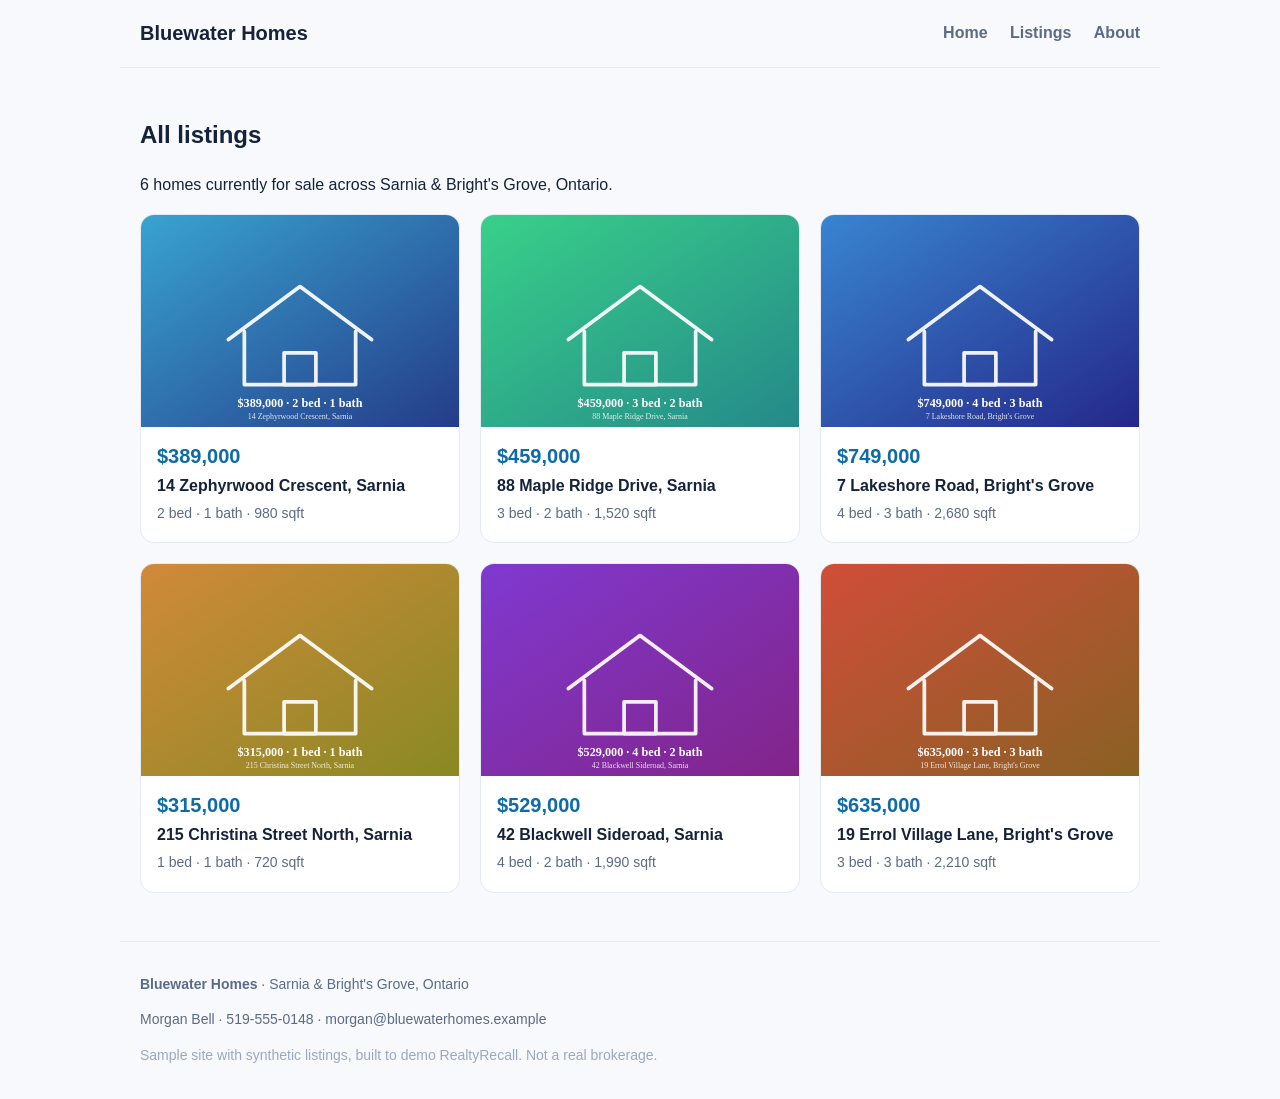
==== listings/index.html @ 41463ebd "Bluewater Homes: synthetic realtor site to demo RealtyRecall URL onboarding Static HTML with schema." ====
<!doctype html>
<html lang="en">
  <head>
    <meta charset="utf-8" />
    <meta name="viewport" content="width=device-width, initial-scale=1" />
    <title>All listings | Bluewater Homes</title>
    <meta name="description" content="Every current home for sale with Bluewater Homes across Sarnia &amp; Bright&#x27;s Grove, Ontario." />
    <link rel="canonical" href="https://bluewater-homes-demo.vercel.app/listings/" />
    <link rel="stylesheet" href="/assets/styles.css" />
    <meta property="og:site_name" content="Bluewater Homes" />
    <meta property="og:type" content="website" />
    <meta property="og:title" content="All listings | Bluewater Homes" />
    <meta property="og:description" content="Every current home for sale with Bluewater Homes across Sarnia &amp; Bright&#x27;s Grove, Ontario." />
    <meta property="og:url" content="https://bluewater-homes-demo.vercel.app/listings/" />
    <meta property="og:image" content="https://bluewater-homes-demo.vercel.app/assets/hero.svg" />
    <script type="application/ld+json">
[
  {
    "@context": "https://schema.org",
    "@type": "SingleFamilyResidence",
    "name": "14 Zephyrwood Crescent",
    "sku": "RR-101",
    "numberOfBedrooms": 2,
    "numberOfBathroomsTotal": 1,
    "floorSize": {
      "@type": "QuantitativeValue",
      "value": 980,
      "unitCode": "FTK"
    },
    "address": {
      "@type": "PostalAddress",
      "streetAddress": "14 Zephyrwood Crescent",
      "addressLocality": "Sarnia",
      "addressRegion": "ON",
      "postalCode": "N7T 4R2",
      "addressCountry": "CA"
    },
    "description": "Bright move-in-ready starter condo two blocks from the water, with an updated kitchen and in-suite laundry.",
    "image": "https://bluewater-homes-demo.vercel.app/assets/rr-101.svg",
    "url": "https://bluewater-homes-demo.vercel.app/listings/rr-101.html",
    "offers": {
      "@type": "Offer",
      "price": 389000,
      "priceCurrency": "CAD",
      "availability": "https://schema.org/InStock"
    }
  },
  {
    "@context": "https://schema.org",
    "@type": "SingleFamilyResidence",
    "name": "88 Maple Ridge Drive",
    "sku": "RR-102",
    "numberOfBedrooms": 3,
    "numberOfBathroomsTotal": 2,
    "floorSize": {
      "@type": "QuantitativeValue",
      "value": 1520,
      "unitCode": "FTK"
    },
    "address": {
      "@type": "PostalAddress",
      "streetAddress": "88 Maple Ridge Drive",
      "addressLocality": "Sarnia",
      "addressRegion": "ON",
      "postalCode": "N7S 2K1",
      "addressCountry": "CA"
    },
    "description": "Classic three-bed brick bungalow on a quiet family street, with a finished basement and a big fenced yard.",
    "image": "https://bluewater-homes-demo.vercel.app/assets/rr-102.svg",
    "url": "https://bluewater-homes-demo.vercel.app/listings/rr-102.html",
    "offers": {
      "@type": "Offer",
      "price": 459000,
      "priceCurrency": "CAD",
      "availability": "https://schema.org/InStock"
    }
  },
  {
    "@context": "https://schema.org",
    "@type": "SingleFamilyResidence",
    "name": "7 Lakeshore Road",
    "sku": "RR-103",
    "numberOfBedrooms": 4,
    "numberOfBathroomsTotal": 3,
    "floorSize": {
      "@type": "QuantitativeValue",
      "value": 2680,
      "unitCode": "FTK"
    },
    "address": {
      "@type": "PostalAddress",
      "streetAddress": "7 Lakeshore Road",
      "addressLocality": "Bright's Grove",
      "addressRegion": "ON",
      "postalCode": "N0N 1C0",
      "addressCountry": "CA"
    },
    "description": "Waterfront four-bed with lake views from the primary suite, a chef's kitchen, and a walkout deck.",
    "image": "https://bluewater-homes-demo.vercel.app/assets/rr-103.svg",
    "url": "https://bluewater-homes-demo.vercel.app/listings/rr-103.html",
    "offers": {
      "@type": "Offer",
      "price": 749000,
      "priceCurrency": "CAD",
      "availability": "https://schema.org/InStock"
    }
  },
  {
    "@context": "https://schema.org",
    "@type": "SingleFamilyResidence",
    "name": "215 Christina Street North",
    "sku": "RR-104",
    "numberOfBedrooms": 1,
    "numberOfBathroomsTotal": 1,
    "floorSize": {
      "@type": "QuantitativeValue",
      "value": 720,
      "unitCode": "FTK"
    },
    "address": {
      "@type": "PostalAddress",
      "streetAddress": "215 Christina Street North",
      "addressLocality": "Sarnia",
      "addressRegion": "ON",
      "postalCode": "N7T 5V2",
      "addressCountry": "CA"
    },
    "description": "Downtown loft in a restored heritage building, with exposed brick and a walk to cafes and the marina.",
    "image": "https://bluewater-homes-demo.vercel.app/assets/rr-104.svg",
    "url": "https://bluewater-homes-demo.vercel.app/listings/rr-104.html",
    "offers": {
      "@type": "Offer",
      "price": 315000,
      "priceCurrency": "CAD",
      "availability": "https://schema.org/InStock"
    }
  },
  {
    "@context": "https://schema.org",
    "@type": "SingleFamilyResidence",
    "name": "42 Blackwell Sideroad",
    "sku": "RR-105",
    "numberOfBedrooms": 4,
    "numberOfBathroomsTotal": 2,
    "floorSize": {
      "@type": "QuantitativeValue",
      "value": 1990,
      "unitCode": "FTK"
    },
    "address": {
      "@type": "PostalAddress",
      "streetAddress": "42 Blackwell Sideroad",
      "addressLocality": "Sarnia",
      "addressRegion": "ON",
      "postalCode": "N7V 3B4",
      "addressCountry": "CA"
    },
    "description": "Spacious four-bed on a deep lot with room for a shop; needs cosmetic updates but priced to move.",
    "image": "https://bluewater-homes-demo.vercel.app/assets/rr-105.svg",
    "url": "https://bluewater-homes-demo.vercel.app/listings/rr-105.html",
    "offers": {
      "@type": "Offer",
      "price": 529000,
      "priceCurrency": "CAD",
      "availability": "https://schema.org/InStock"
    }
  },
  {
    "@context": "https://schema.org",
    "@type": "SingleFamilyResidence",
    "name": "19 Errol Village Lane",
    "sku": "RR-106",
    "numberOfBedrooms": 3,
    "numberOfBathroomsTotal": 3,
    "floorSize": {
      "@type": "QuantitativeValue",
      "value": 2210,
      "unitCode": "FTK"
    },
    "address": {
      "@type": "PostalAddress",
      "streetAddress": "19 Errol Village Lane",
      "addressLocality": "Bright's Grove",
      "addressRegion": "ON",
      "postalCode": "N0N 1C0",
      "addressCountry": "CA"
    },
    "description": "Newer three-bed in a family neighbourhood near the golf course, with an open main floor and a double garage.",
    "image": "https://bluewater-homes-demo.vercel.app/assets/rr-106.svg",
    "url": "https://bluewater-homes-demo.vercel.app/listings/rr-106.html",
    "offers": {
      "@type": "Offer",
      "price": 635000,
      "priceCurrency": "CAD",
      "availability": "https://schema.org/InStock"
    }
  }
]
    </script>
  </head>
  <body>
    <header class="site">
      <a class="brand" href="/">Bluewater Homes</a>
      <nav>
        <a href="/">Home</a>
        <a href="/listings/">Listings</a>
        <a href="/about.html">About</a>
      </nav>
    </header>
    <main>
      <section>
        <h1>All listings</h1>
        <p>6 homes currently for sale across Sarnia &amp; Bright&#x27;s Grove, Ontario.</p>
        <div class="grid">
      <a class="card" href="/listings/rr-101.html">
        <img class="card-img" src="/assets/rr-101.svg" alt="14 Zephyrwood Crescent" />
        <div class="card-body">
          <div class="card-price">$389,000</div>
          <div class="card-street">14 Zephyrwood Crescent, Sarnia</div>
          <div class="card-specs">2 bed &middot; 1 bath &middot; 980 sqft</div>
        </div>
      </a>
      <a class="card" href="/listings/rr-102.html">
        <img class="card-img" src="/assets/rr-102.svg" alt="88 Maple Ridge Drive" />
        <div class="card-body">
          <div class="card-price">$459,000</div>
          <div class="card-street">88 Maple Ridge Drive, Sarnia</div>
          <div class="card-specs">3 bed &middot; 2 bath &middot; 1,520 sqft</div>
        </div>
      </a>
      <a class="card" href="/listings/rr-103.html">
        <img class="card-img" src="/assets/rr-103.svg" alt="7 Lakeshore Road" />
        <div class="card-body">
          <div class="card-price">$749,000</div>
          <div class="card-street">7 Lakeshore Road, Bright&#x27;s Grove</div>
          <div class="card-specs">4 bed &middot; 3 bath &middot; 2,680 sqft</div>
        </div>
      </a>
      <a class="card" href="/listings/rr-104.html">
        <img class="card-img" src="/assets/rr-104.svg" alt="215 Christina Street North" />
        <div class="card-body">
          <div class="card-price">$315,000</div>
          <div class="card-street">215 Christina Street North, Sarnia</div>
          <div class="card-specs">1 bed &middot; 1 bath &middot; 720 sqft</div>
        </div>
      </a>
      <a class="card" href="/listings/rr-105.html">
        <img class="card-img" src="/assets/rr-105.svg" alt="42 Blackwell Sideroad" />
        <div class="card-body">
          <div class="card-price">$529,000</div>
          <div class="card-street">42 Blackwell Sideroad, Sarnia</div>
          <div class="card-specs">4 bed &middot; 2 bath &middot; 1,990 sqft</div>
        </div>
      </a>
      <a class="card" href="/listings/rr-106.html">
        <img class="card-img" src="/assets/rr-106.svg" alt="19 Errol Village Lane" />
        <div class="card-body">
          <div class="card-price">$635,000</div>
          <div class="card-street">19 Errol Village Lane, Bright&#x27;s Grove</div>
          <div class="card-specs">3 bed &middot; 3 bath &middot; 2,210 sqft</div>
        </div>
      </a>
        </div>
      </section>
    </main>
    <footer class="site">
      <p><strong>Bluewater Homes</strong> &middot; Sarnia &amp; Bright&#x27;s Grove, Ontario</p>
      <p>Morgan Bell &middot; 519-555-0148 &middot; morgan@bluewaterhomes.example</p>
      <p class="fineprint">Sample site with synthetic listings, built to demo RealtyRecall. Not a real brokerage.</p>
    </footer>
  </body>
</html>
---- assets/styles.css ----
:root {
  --ink: #16223a; --muted: #5b6b86; --line: #e4e9f2; --brand: #0e6ba8; --bg: #f7f9fc;
}
* { box-sizing: border-box; }
body { margin: 0; font-family: -apple-system, Segoe UI, Roboto, Helvetica, Arial, sans-serif; color: var(--ink); background: var(--bg); line-height: 1.55; }
a { color: var(--brand); text-decoration: none; }
a:hover { text-decoration: underline; }
main { max-width: 1040px; margin: 0 auto; padding: 28px 20px 8px; }
header.site, footer.site { max-width: 1040px; margin: 0 auto; padding: 18px 20px; }
header.site { display: flex; align-items: center; justify-content: space-between; border-bottom: 1px solid var(--line); }
.brand { font-weight: 800; font-size: 20px; color: var(--ink); }
header nav a { margin-left: 18px; color: var(--muted); font-weight: 600; }
.hero h1 { font-size: 40px; margin: 8px 0 6px; }
.lede { font-size: 20px; color: var(--muted); margin: 0 0 10px; }
h2 { font-size: 24px; margin-top: 34px; }
.grid { display: grid; grid-template-columns: repeat(auto-fill, minmax(280px, 1fr)); gap: 20px; margin-top: 14px; }
.card { display: block; background: #fff; border: 1px solid var(--line); border-radius: 14px; overflow: hidden; color: inherit; transition: box-shadow .15s, transform .15s; }
.card:hover { text-decoration: none; box-shadow: 0 10px 28px rgba(20,40,80,.10); transform: translateY(-2px); }
.card-img, .detail-img { width: 100%; display: block; aspect-ratio: 3 / 2; object-fit: cover; }
.card-body { padding: 14px 16px 18px; }
.card-price { font-weight: 800; font-size: 20px; color: var(--brand); }
.card-street { margin-top: 2px; font-weight: 600; }
.card-specs { color: var(--muted); font-size: 14px; margin-top: 4px; }
.more { font-weight: 700; }
.detail { background: #fff; border: 1px solid var(--line); border-radius: 16px; padding: 20px; }
.detail-img { border-radius: 12px; margin-bottom: 16px; }
.detail h1 { margin: 6px 0 2px; }
.detail-area { color: var(--muted); margin: 0 0 8px; }
.detail-price { font-size: 30px; font-weight: 800; color: var(--brand); margin: 0 0 14px; }
.specs { list-style: none; padding: 0; margin: 0 0 16px; display: flex; flex-wrap: wrap; gap: 10px 22px; }
.specs li { color: var(--muted); }
.specs strong { color: var(--ink); }
.back, .detail-desc { display: block; }
.back { margin-bottom: 14px; font-weight: 600; }
.prose { max-width: 680px; }
.prose h1 { font-size: 32px; }
footer.site { border-top: 1px solid var(--line); margin-top: 40px; color: var(--muted); font-size: 14px; }
.fineprint { color: #9aa8bf; }
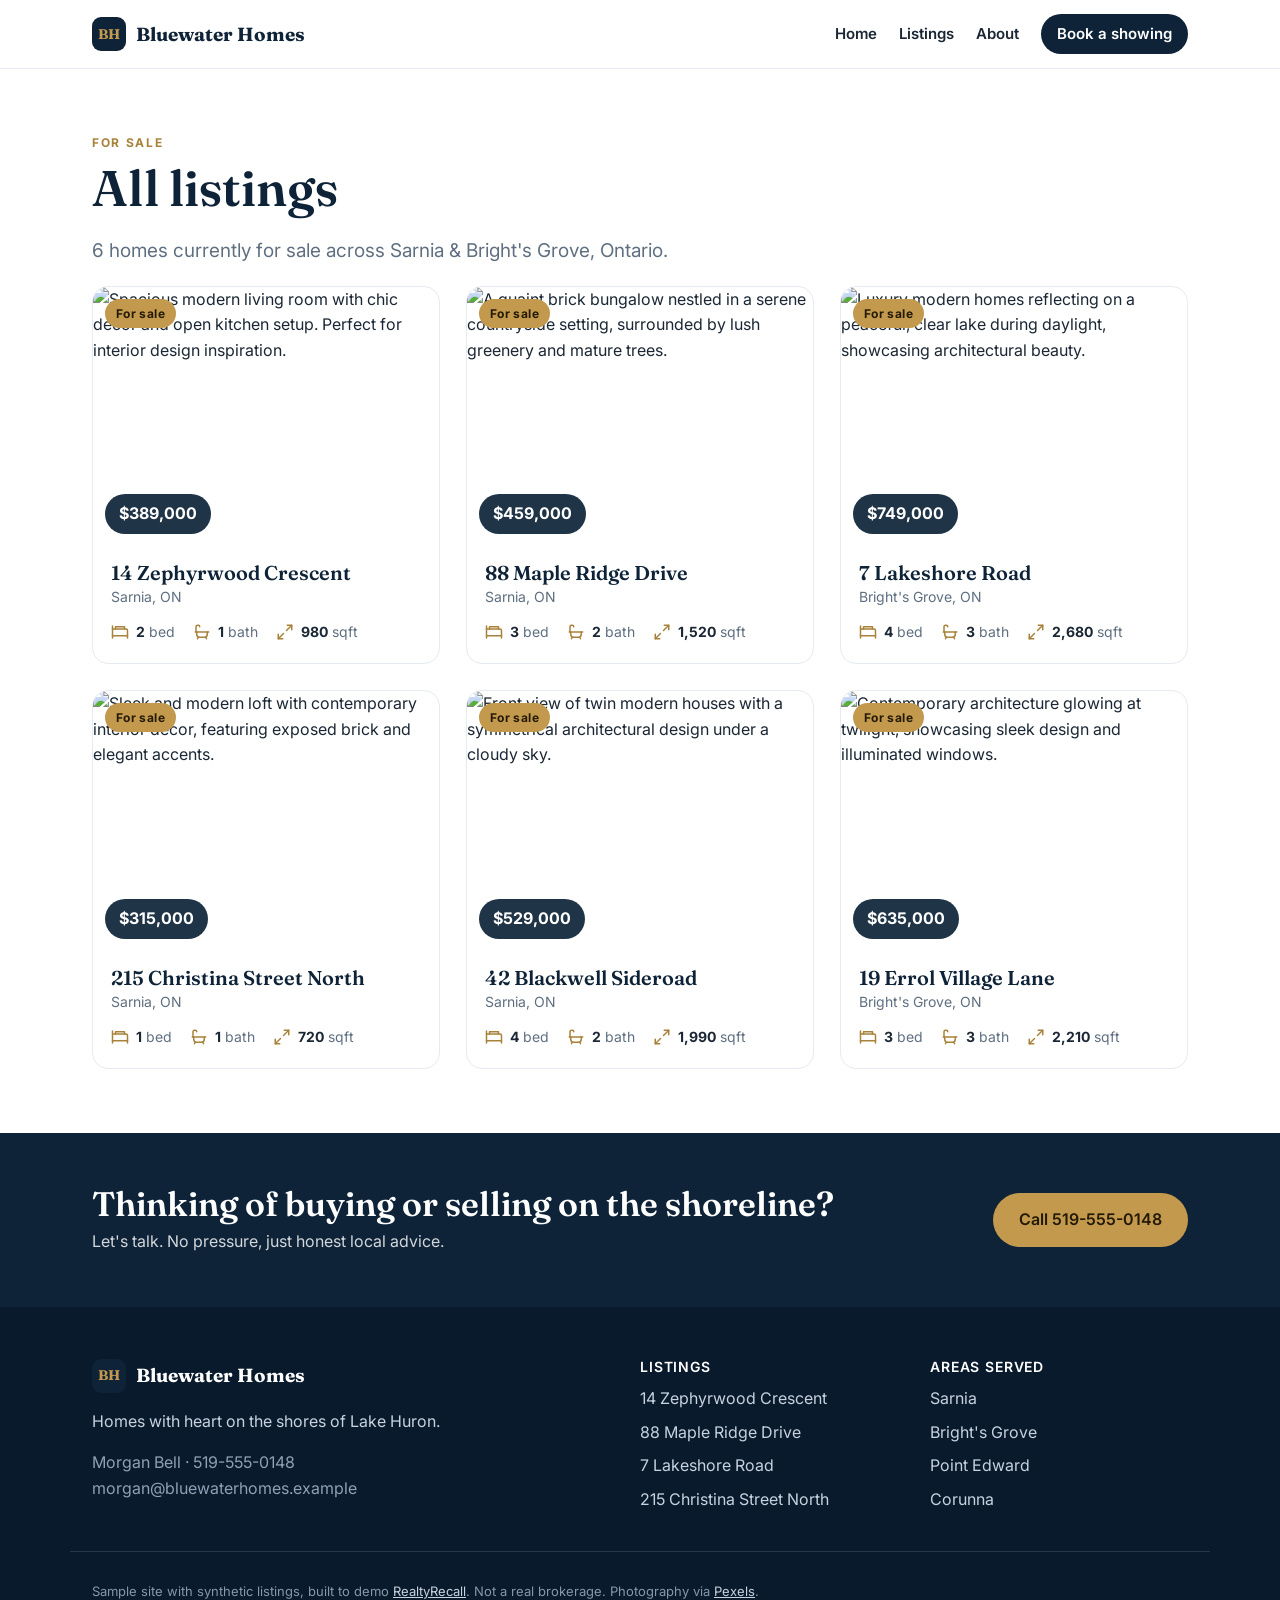
==== commit 077f3b22: "Professional redesign with Pexels photography Full realtor-site layout (hero, featured grid, agent s" ====
--- a/listings/index.html
+++ b/listings/index.html
@@ -6,13 +6,14 @@
     <title>All listings | Bluewater Homes</title>
     <meta name="description" content="Every current home for sale with Bluewater Homes across Sarnia &amp; Bright&#x27;s Grove, Ontario." />
     <link rel="canonical" href="https://bluewater-homes-demo.vercel.app/listings/" />
+    <link rel="preconnect" href="https://fonts.googleapis.com" /><link rel="preconnect" href="https://fonts.gstatic.com" crossorigin /><link href="https://fonts.googleapis.com/css2?family=Fraunces:opsz,wght@9..144,500;9..144,600;9..144,700&family=Inter:wght@400;500;600;700&display=swap" rel="stylesheet" />
     <link rel="stylesheet" href="/assets/styles.css" />
     <meta property="og:site_name" content="Bluewater Homes" />
     <meta property="og:type" content="website" />
     <meta property="og:title" content="All listings | Bluewater Homes" />
     <meta property="og:description" content="Every current home for sale with Bluewater Homes across Sarnia &amp; Bright&#x27;s Grove, Ontario." />
     <meta property="og:url" content="https://bluewater-homes-demo.vercel.app/listings/" />
-    <meta property="og:image" content="https://bluewater-homes-demo.vercel.app/assets/hero.svg" />
+    <meta property="og:image" content="https://images.pexels.com/photos/15375833/pexels-photo-15375833.jpeg?auto=compress&amp;cs=tinysrgb&amp;h=650&amp;w=940" />
     <script type="application/ld+json">
 [
   {
@@ -35,8 +36,8 @@
       "postalCode": "N7T 4R2",
       "addressCountry": "CA"
     },
-    "description": "Bright move-in-ready starter condo two blocks from the water, with an updated kitchen and in-suite laundry.",
-    "image": "https://bluewater-homes-demo.vercel.app/assets/rr-101.svg",
+    "description": "Bright, move-in-ready starter condo two blocks from the water, with an updated kitchen and in-suite laundry.",
+    "image": "https://images.pexels.com/photos/6538930/pexels-photo-6538930.jpeg?auto=compress&cs=tinysrgb&dpr=2&h=650&w=940",
     "url": "https://bluewater-homes-demo.vercel.app/listings/rr-101.html",
     "offers": {
       "@type": "Offer",
@@ -66,7 +67,7 @@
       "addressCountry": "CA"
     },
     "description": "Classic three-bed brick bungalow on a quiet family street, with a finished basement and a big fenced yard.",
-    "image": "https://bluewater-homes-demo.vercel.app/assets/rr-102.svg",
+    "image": "https://images.pexels.com/photos/20581396/pexels-photo-20581396.jpeg?auto=compress&cs=tinysrgb&dpr=2&h=650&w=940",
     "url": "https://bluewater-homes-demo.vercel.app/listings/rr-102.html",
     "offers": {
       "@type": "Offer",
@@ -96,7 +97,7 @@
       "addressCountry": "CA"
     },
     "description": "Waterfront four-bed with lake views from the primary suite, a chef's kitchen, and a walkout deck.",
-    "image": "https://bluewater-homes-demo.vercel.app/assets/rr-103.svg",
+    "image": "https://images.pexels.com/photos/1438832/pexels-photo-1438832.jpeg?auto=compress&cs=tinysrgb&dpr=2&h=650&w=940",
     "url": "https://bluewater-homes-demo.vercel.app/listings/rr-103.html",
     "offers": {
       "@type": "Offer",
@@ -126,7 +127,7 @@
       "addressCountry": "CA"
     },
     "description": "Downtown loft in a restored heritage building, with exposed brick and a walk to cafes and the marina.",
-    "image": "https://bluewater-homes-demo.vercel.app/assets/rr-104.svg",
+    "image": "https://images.pexels.com/photos/4703/inside-apartment-design-home.jpg?auto=compress&cs=tinysrgb&dpr=2&h=650&w=940",
     "url": "https://bluewater-homes-demo.vercel.app/listings/rr-104.html",
     "offers": {
       "@type": "Offer",
@@ -156,7 +157,7 @@
       "addressCountry": "CA"
     },
     "description": "Spacious four-bed on a deep lot with room for a shop; needs cosmetic updates but priced to move.",
-    "image": "https://bluewater-homes-demo.vercel.app/assets/rr-105.svg",
+    "image": "https://images.pexels.com/photos/30580640/pexels-photo-30580640.jpeg?auto=compress&cs=tinysrgb&dpr=2&h=650&w=940",
     "url": "https://bluewater-homes-demo.vercel.app/listings/rr-105.html",
     "offers": {
       "@type": "Offer",
@@ -186,7 +187,7 @@
       "addressCountry": "CA"
     },
     "description": "Newer three-bed in a family neighbourhood near the golf course, with an open main floor and a double garage.",
-    "image": "https://bluewater-homes-demo.vercel.app/assets/rr-106.svg",
+    "image": "https://images.pexels.com/photos/16808496/pexels-photo-16808496.png?auto=compress&cs=tinysrgb&dpr=2&h=650&w=940",
     "url": "https://bluewater-homes-demo.vercel.app/listings/rr-106.html",
     "offers": {
       "@type": "Offer",
@@ -199,74 +200,126 @@
     </script>
   </head>
   <body>
-    <header class="site">
-      <a class="brand" href="/">Bluewater Homes</a>
-      <nav>
-        <a href="/">Home</a>
-        <a href="/listings/">Listings</a>
-        <a href="/about.html">About</a>
-      </nav>
+    <header class="nav">
+      <div class="nav-in">
+        <a class="brand" href="/"><span class="brand-mark">BH</span> Bluewater Homes</a>
+        <nav class="nav-links">
+          <a href="/">Home</a>
+          <a href="/listings/">Listings</a>
+          <a href="/about.html">About</a>
+          <a class="btn btn-sm" href="/about.html#contact">Book a showing</a>
+        </nav>
+      </div>
     </header>
-    <main>
-      <section>
+    <main class="wrap">
+      <section class="section">
+        <p class="eyebrow">For sale</p>
         <h1>All listings</h1>
-        <p>6 homes currently for sale across Sarnia &amp; Bright&#x27;s Grove, Ontario.</p>
+        <p class="lede">6 homes currently for sale across Sarnia &amp; Bright&#x27;s Grove, Ontario.</p>
         <div class="grid">
-      <a class="card" href="/listings/rr-101.html">
-        <img class="card-img" src="/assets/rr-101.svg" alt="14 Zephyrwood Crescent" />
-        <div class="card-body">
-          <div class="card-price">$389,000</div>
-          <div class="card-street">14 Zephyrwood Crescent, Sarnia</div>
-          <div class="card-specs">2 bed &middot; 1 bath &middot; 980 sqft</div>
-        </div>
-      </a>
-      <a class="card" href="/listings/rr-102.html">
-        <img class="card-img" src="/assets/rr-102.svg" alt="88 Maple Ridge Drive" />
-        <div class="card-body">
-          <div class="card-price">$459,000</div>
-          <div class="card-street">88 Maple Ridge Drive, Sarnia</div>
-          <div class="card-specs">3 bed &middot; 2 bath &middot; 1,520 sqft</div>
-        </div>
-      </a>
-      <a class="card" href="/listings/rr-103.html">
-        <img class="card-img" src="/assets/rr-103.svg" alt="7 Lakeshore Road" />
-        <div class="card-body">
-          <div class="card-price">$749,000</div>
-          <div class="card-street">7 Lakeshore Road, Bright&#x27;s Grove</div>
-          <div class="card-specs">4 bed &middot; 3 bath &middot; 2,680 sqft</div>
-        </div>
-      </a>
-      <a class="card" href="/listings/rr-104.html">
-        <img class="card-img" src="/assets/rr-104.svg" alt="215 Christina Street North" />
-        <div class="card-body">
-          <div class="card-price">$315,000</div>
-          <div class="card-street">215 Christina Street North, Sarnia</div>
-          <div class="card-specs">1 bed &middot; 1 bath &middot; 720 sqft</div>
-        </div>
-      </a>
-      <a class="card" href="/listings/rr-105.html">
-        <img class="card-img" src="/assets/rr-105.svg" alt="42 Blackwell Sideroad" />
-        <div class="card-body">
-          <div class="card-price">$529,000</div>
-          <div class="card-street">42 Blackwell Sideroad, Sarnia</div>
-          <div class="card-specs">4 bed &middot; 2 bath &middot; 1,990 sqft</div>
-        </div>
-      </a>
-      <a class="card" href="/listings/rr-106.html">
-        <img class="card-img" src="/assets/rr-106.svg" alt="19 Errol Village Lane" />
-        <div class="card-body">
-          <div class="card-price">$635,000</div>
-          <div class="card-street">19 Errol Village Lane, Bright&#x27;s Grove</div>
-          <div class="card-specs">3 bed &middot; 3 bath &middot; 2,210 sqft</div>
-        </div>
-      </a>
+        <a class="card" href="/listings/rr-101.html">
+          <div class="card-media">
+            <img loading="lazy" src="https://images.pexels.com/photos/6538930/pexels-photo-6538930.jpeg?auto=compress&amp;cs=tinysrgb&amp;h=650&amp;w=940" alt="Spacious modern living room with chic decor and open kitchen setup. Perfect for interior design inspiration." />
+            <span class="tag">For sale</span>
+            <span class="price-pill">$389,000</span>
+          </div>
+          <div class="card-body">
+            <h3 class="card-street">14 Zephyrwood Crescent</h3>
+            <p class="card-area">Sarnia, ON</p>
+            <ul class="specs mini"><li><svg class="ic" viewBox="0 0 24 24" fill="none" stroke="currentColor" stroke-width="2" stroke-linecap="round" stroke-linejoin="round"><path d="M2 4v16"/><path d="M2 8h18a2 2 0 0 1 2 2v10"/><path d="M2 17h20"/><path d="M6 8V5h12v3"/></svg><span><strong>2</strong> bed</span></li><li><svg class="ic" viewBox="0 0 24 24" fill="none" stroke="currentColor" stroke-width="2" stroke-linecap="round" stroke-linejoin="round"><path d="M4 12V5a2 2 0 0 1 2-2h1a2 2 0 0 1 2 2"/><line x1="3" y1="12" x2="21" y2="12"/><path d="M5 12v3a4 4 0 0 0 4 4h6a4 4 0 0 0 4-4v-3"/><line x1="7" y1="19" x2="6" y2="21"/><line x1="17" y1="19" x2="18" y2="21"/></svg><span><strong>1</strong> bath</span></li><li><svg class="ic" viewBox="0 0 24 24" fill="none" stroke="currentColor" stroke-width="2" stroke-linecap="round" stroke-linejoin="round"><path d="M15 3h6v6"/><path d="M9 21H3v-6"/><path d="M21 3l-7 7"/><path d="M3 21l7-7"/></svg><span><strong>980</strong> sqft</span></li></ul>
+          </div>
+        </a>
+        <a class="card" href="/listings/rr-102.html">
+          <div class="card-media">
+            <img loading="lazy" src="https://images.pexels.com/photos/20581396/pexels-photo-20581396.jpeg?auto=compress&amp;cs=tinysrgb&amp;h=650&amp;w=940" alt="A quaint brick bungalow nestled in a serene countryside setting, surrounded by lush greenery and mature trees." />
+            <span class="tag">For sale</span>
+            <span class="price-pill">$459,000</span>
+          </div>
+          <div class="card-body">
+            <h3 class="card-street">88 Maple Ridge Drive</h3>
+            <p class="card-area">Sarnia, ON</p>
+            <ul class="specs mini"><li><svg class="ic" viewBox="0 0 24 24" fill="none" stroke="currentColor" stroke-width="2" stroke-linecap="round" stroke-linejoin="round"><path d="M2 4v16"/><path d="M2 8h18a2 2 0 0 1 2 2v10"/><path d="M2 17h20"/><path d="M6 8V5h12v3"/></svg><span><strong>3</strong> bed</span></li><li><svg class="ic" viewBox="0 0 24 24" fill="none" stroke="currentColor" stroke-width="2" stroke-linecap="round" stroke-linejoin="round"><path d="M4 12V5a2 2 0 0 1 2-2h1a2 2 0 0 1 2 2"/><line x1="3" y1="12" x2="21" y2="12"/><path d="M5 12v3a4 4 0 0 0 4 4h6a4 4 0 0 0 4-4v-3"/><line x1="7" y1="19" x2="6" y2="21"/><line x1="17" y1="19" x2="18" y2="21"/></svg><span><strong>2</strong> bath</span></li><li><svg class="ic" viewBox="0 0 24 24" fill="none" stroke="currentColor" stroke-width="2" stroke-linecap="round" stroke-linejoin="round"><path d="M15 3h6v6"/><path d="M9 21H3v-6"/><path d="M21 3l-7 7"/><path d="M3 21l7-7"/></svg><span><strong>1,520</strong> sqft</span></li></ul>
+          </div>
+        </a>
+        <a class="card" href="/listings/rr-103.html">
+          <div class="card-media">
+            <img loading="lazy" src="https://images.pexels.com/photos/1438832/pexels-photo-1438832.jpeg?auto=compress&amp;cs=tinysrgb&amp;h=650&amp;w=940" alt="Luxury modern homes reflecting on a peaceful, clear lake during daylight, showcasing architectural beauty." />
+            <span class="tag">For sale</span>
+            <span class="price-pill">$749,000</span>
+          </div>
+          <div class="card-body">
+            <h3 class="card-street">7 Lakeshore Road</h3>
+            <p class="card-area">Bright&#x27;s Grove, ON</p>
+            <ul class="specs mini"><li><svg class="ic" viewBox="0 0 24 24" fill="none" stroke="currentColor" stroke-width="2" stroke-linecap="round" stroke-linejoin="round"><path d="M2 4v16"/><path d="M2 8h18a2 2 0 0 1 2 2v10"/><path d="M2 17h20"/><path d="M6 8V5h12v3"/></svg><span><strong>4</strong> bed</span></li><li><svg class="ic" viewBox="0 0 24 24" fill="none" stroke="currentColor" stroke-width="2" stroke-linecap="round" stroke-linejoin="round"><path d="M4 12V5a2 2 0 0 1 2-2h1a2 2 0 0 1 2 2"/><line x1="3" y1="12" x2="21" y2="12"/><path d="M5 12v3a4 4 0 0 0 4 4h6a4 4 0 0 0 4-4v-3"/><line x1="7" y1="19" x2="6" y2="21"/><line x1="17" y1="19" x2="18" y2="21"/></svg><span><strong>3</strong> bath</span></li><li><svg class="ic" viewBox="0 0 24 24" fill="none" stroke="currentColor" stroke-width="2" stroke-linecap="round" stroke-linejoin="round"><path d="M15 3h6v6"/><path d="M9 21H3v-6"/><path d="M21 3l-7 7"/><path d="M3 21l7-7"/></svg><span><strong>2,680</strong> sqft</span></li></ul>
+          </div>
+        </a>
+        <a class="card" href="/listings/rr-104.html">
+          <div class="card-media">
+            <img loading="lazy" src="https://images.pexels.com/photos/4703/inside-apartment-design-home.jpg?auto=compress&amp;cs=tinysrgb&amp;h=650&amp;w=940" alt="Sleek and modern loft with contemporary interior decor, featuring exposed brick and elegant accents." />
+            <span class="tag">For sale</span>
+            <span class="price-pill">$315,000</span>
+          </div>
+          <div class="card-body">
+            <h3 class="card-street">215 Christina Street North</h3>
+            <p class="card-area">Sarnia, ON</p>
+            <ul class="specs mini"><li><svg class="ic" viewBox="0 0 24 24" fill="none" stroke="currentColor" stroke-width="2" stroke-linecap="round" stroke-linejoin="round"><path d="M2 4v16"/><path d="M2 8h18a2 2 0 0 1 2 2v10"/><path d="M2 17h20"/><path d="M6 8V5h12v3"/></svg><span><strong>1</strong> bed</span></li><li><svg class="ic" viewBox="0 0 24 24" fill="none" stroke="currentColor" stroke-width="2" stroke-linecap="round" stroke-linejoin="round"><path d="M4 12V5a2 2 0 0 1 2-2h1a2 2 0 0 1 2 2"/><line x1="3" y1="12" x2="21" y2="12"/><path d="M5 12v3a4 4 0 0 0 4 4h6a4 4 0 0 0 4-4v-3"/><line x1="7" y1="19" x2="6" y2="21"/><line x1="17" y1="19" x2="18" y2="21"/></svg><span><strong>1</strong> bath</span></li><li><svg class="ic" viewBox="0 0 24 24" fill="none" stroke="currentColor" stroke-width="2" stroke-linecap="round" stroke-linejoin="round"><path d="M15 3h6v6"/><path d="M9 21H3v-6"/><path d="M21 3l-7 7"/><path d="M3 21l7-7"/></svg><span><strong>720</strong> sqft</span></li></ul>
+          </div>
+        </a>
+        <a class="card" href="/listings/rr-105.html">
+          <div class="card-media">
+            <img loading="lazy" src="https://images.pexels.com/photos/30580640/pexels-photo-30580640.jpeg?auto=compress&amp;cs=tinysrgb&amp;h=650&amp;w=940" alt="Front view of twin modern houses with a symmetrical architectural design under a cloudy sky." />
+            <span class="tag">For sale</span>
+            <span class="price-pill">$529,000</span>
+          </div>
+          <div class="card-body">
+            <h3 class="card-street">42 Blackwell Sideroad</h3>
+            <p class="card-area">Sarnia, ON</p>
+            <ul class="specs mini"><li><svg class="ic" viewBox="0 0 24 24" fill="none" stroke="currentColor" stroke-width="2" stroke-linecap="round" stroke-linejoin="round"><path d="M2 4v16"/><path d="M2 8h18a2 2 0 0 1 2 2v10"/><path d="M2 17h20"/><path d="M6 8V5h12v3"/></svg><span><strong>4</strong> bed</span></li><li><svg class="ic" viewBox="0 0 24 24" fill="none" stroke="currentColor" stroke-width="2" stroke-linecap="round" stroke-linejoin="round"><path d="M4 12V5a2 2 0 0 1 2-2h1a2 2 0 0 1 2 2"/><line x1="3" y1="12" x2="21" y2="12"/><path d="M5 12v3a4 4 0 0 0 4 4h6a4 4 0 0 0 4-4v-3"/><line x1="7" y1="19" x2="6" y2="21"/><line x1="17" y1="19" x2="18" y2="21"/></svg><span><strong>2</strong> bath</span></li><li><svg class="ic" viewBox="0 0 24 24" fill="none" stroke="currentColor" stroke-width="2" stroke-linecap="round" stroke-linejoin="round"><path d="M15 3h6v6"/><path d="M9 21H3v-6"/><path d="M21 3l-7 7"/><path d="M3 21l7-7"/></svg><span><strong>1,990</strong> sqft</span></li></ul>
+          </div>
+        </a>
+        <a class="card" href="/listings/rr-106.html">
+          <div class="card-media">
+            <img loading="lazy" src="https://images.pexels.com/photos/16808496/pexels-photo-16808496.png?auto=compress&amp;cs=tinysrgb&amp;h=650&amp;w=940" alt="Contemporary architecture glowing at twilight, showcasing sleek design and illuminated windows." />
+            <span class="tag">For sale</span>
+            <span class="price-pill">$635,000</span>
+          </div>
+          <div class="card-body">
+            <h3 class="card-street">19 Errol Village Lane</h3>
+            <p class="card-area">Bright&#x27;s Grove, ON</p>
+            <ul class="specs mini"><li><svg class="ic" viewBox="0 0 24 24" fill="none" stroke="currentColor" stroke-width="2" stroke-linecap="round" stroke-linejoin="round"><path d="M2 4v16"/><path d="M2 8h18a2 2 0 0 1 2 2v10"/><path d="M2 17h20"/><path d="M6 8V5h12v3"/></svg><span><strong>3</strong> bed</span></li><li><svg class="ic" viewBox="0 0 24 24" fill="none" stroke="currentColor" stroke-width="2" stroke-linecap="round" stroke-linejoin="round"><path d="M4 12V5a2 2 0 0 1 2-2h1a2 2 0 0 1 2 2"/><line x1="3" y1="12" x2="21" y2="12"/><path d="M5 12v3a4 4 0 0 0 4 4h6a4 4 0 0 0 4-4v-3"/><line x1="7" y1="19" x2="6" y2="21"/><line x1="17" y1="19" x2="18" y2="21"/></svg><span><strong>3</strong> bath</span></li><li><svg class="ic" viewBox="0 0 24 24" fill="none" stroke="currentColor" stroke-width="2" stroke-linecap="round" stroke-linejoin="round"><path d="M15 3h6v6"/><path d="M9 21H3v-6"/><path d="M21 3l-7 7"/><path d="M3 21l7-7"/></svg><span><strong>2,210</strong> sqft</span></li></ul>
+          </div>
+        </a>
         </div>
       </section>
     </main>
-    <footer class="site">
-      <p><strong>Bluewater Homes</strong> &middot; Sarnia &amp; Bright&#x27;s Grove, Ontario</p>
-      <p>Morgan Bell &middot; 519-555-0148 &middot; morgan@bluewaterhomes.example</p>
-      <p class="fineprint">Sample site with synthetic listings, built to demo RealtyRecall. Not a real brokerage.</p>
+    <section class="cta">
+      <div class="wrap cta-in">
+        <div>
+          <h2>Thinking of buying or selling on the shoreline?</h2>
+          <p>Let's talk. No pressure, just honest local advice.</p>
+        </div>
+        <a class="btn btn-lg" href="tel:519-555-0148">Call 519-555-0148</a>
+      </div>
+    </section>
+    <footer class="foot">
+      <div class="wrap foot-in">
+        <div class="foot-brand">
+          <div class="brand"><span class="brand-mark">BH</span> Bluewater Homes</div>
+          <p>Homes with heart on the shores of Lake Huron.</p>
+          <p class="muted">Morgan Bell &middot; 519-555-0148<br />morgan@bluewaterhomes.example</p>
+        </div>
+        <div>
+          <h4>Listings</h4>
+          <ul><li><a href="/listings/rr-101.html">14 Zephyrwood Crescent</a></li><li><a href="/listings/rr-102.html">88 Maple Ridge Drive</a></li><li><a href="/listings/rr-103.html">7 Lakeshore Road</a></li><li><a href="/listings/rr-104.html">215 Christina Street North</a></li></ul>
+        </div>
+        <div>
+          <h4>Areas served</h4>
+          <ul><li>Sarnia</li><li>Bright's Grove</li><li>Point Edward</li><li>Corunna</li></ul>
+        </div>
+      </div>
+      <div class="wrap fineprint">
+        <p>Sample site with synthetic listings, built to demo <a href="https://realtyrecall.mahimai.ca">RealtyRecall</a>. Not a real brokerage. Photography via <a href="https://www.pexels.com">Pexels</a>.</p>
+      </div>
     </footer>
   </body>
 </html>
--- a/assets/styles.css
+++ b/assets/styles.css
@@ -1,38 +1,137 @@
-:root {
-  --ink: #16223a; --muted: #5b6b86; --line: #e4e9f2; --brand: #0e6ba8; --bg: #f7f9fc;
+:root{
+  --navy:#0e2338; --navy2:#16324f; --gold:#c39a4d; --gold-d:#a8823a;
+  --ink:#1b2734; --muted:#5f6f80; --line:#e6eaf1; --soft:#f4f7fb; --bg:#ffffff;
+  --shadow:0 14px 40px rgba(16,38,66,.12); --radius:16px;
 }
-* { box-sizing: border-box; }
-body { margin: 0; font-family: -apple-system, Segoe UI, Roboto, Helvetica, Arial, sans-serif; color: var(--ink); background: var(--bg); line-height: 1.55; }
-a { color: var(--brand); text-decoration: none; }
-a:hover { text-decoration: underline; }
-main { max-width: 1040px; margin: 0 auto; padding: 28px 20px 8px; }
-header.site, footer.site { max-width: 1040px; margin: 0 auto; padding: 18px 20px; }
-header.site { display: flex; align-items: center; justify-content: space-between; border-bottom: 1px solid var(--line); }
-.brand { font-weight: 800; font-size: 20px; color: var(--ink); }
-header nav a { margin-left: 18px; color: var(--muted); font-weight: 600; }
-.hero h1 { font-size: 40px; margin: 8px 0 6px; }
-.lede { font-size: 20px; color: var(--muted); margin: 0 0 10px; }
-h2 { font-size: 24px; margin-top: 34px; }
-.grid { display: grid; grid-template-columns: repeat(auto-fill, minmax(280px, 1fr)); gap: 20px; margin-top: 14px; }
-.card { display: block; background: #fff; border: 1px solid var(--line); border-radius: 14px; overflow: hidden; color: inherit; transition: box-shadow .15s, transform .15s; }
-.card:hover { text-decoration: none; box-shadow: 0 10px 28px rgba(20,40,80,.10); transform: translateY(-2px); }
-.card-img, .detail-img { width: 100%; display: block; aspect-ratio: 3 / 2; object-fit: cover; }
-.card-body { padding: 14px 16px 18px; }
-.card-price { font-weight: 800; font-size: 20px; color: var(--brand); }
-.card-street { margin-top: 2px; font-weight: 600; }
-.card-specs { color: var(--muted); font-size: 14px; margin-top: 4px; }
-.more { font-weight: 700; }
-.detail { background: #fff; border: 1px solid var(--line); border-radius: 16px; padding: 20px; }
-.detail-img { border-radius: 12px; margin-bottom: 16px; }
-.detail h1 { margin: 6px 0 2px; }
-.detail-area { color: var(--muted); margin: 0 0 8px; }
-.detail-price { font-size: 30px; font-weight: 800; color: var(--brand); margin: 0 0 14px; }
-.specs { list-style: none; padding: 0; margin: 0 0 16px; display: flex; flex-wrap: wrap; gap: 10px 22px; }
-.specs li { color: var(--muted); }
-.specs strong { color: var(--ink); }
-.back, .detail-desc { display: block; }
-.back { margin-bottom: 14px; font-weight: 600; }
-.prose { max-width: 680px; }
-.prose h1 { font-size: 32px; }
-footer.site { border-top: 1px solid var(--line); margin-top: 40px; color: var(--muted); font-size: 14px; }
-.fineprint { color: #9aa8bf; }
+*{box-sizing:border-box;}
+html{scroll-behavior:smooth;}
+body{margin:0;font-family:Inter,-apple-system,Segoe UI,Roboto,sans-serif;color:var(--ink);background:var(--bg);line-height:1.6;}
+h1,h2,h3,h4{font-family:Fraunces,Georgia,serif;line-height:1.12;color:var(--navy);margin:0 0 .4em;font-weight:600;}
+h1{font-size:clamp(30px,5vw,50px);}
+h2{font-size:clamp(24px,3.4vw,34px);}
+a{color:var(--navy);text-decoration:none;}
+a:hover{color:var(--gold-d);}
+img{max-width:100%;display:block;}
+.wrap{max-width:1140px;margin:0 auto;padding:0 22px;}
+.eyebrow{text-transform:uppercase;letter-spacing:.14em;font-size:12px;font-weight:700;color:var(--gold-d);margin:0 0 8px;}
+.muted{color:var(--muted);}
+.center{text-align:center;}
+.lede{font-size:19px;color:var(--muted);}
+.ic{width:18px;height:18px;flex:0 0 auto;color:var(--gold-d);}
+/* buttons */
+.btn{display:inline-flex;align-items:center;gap:8px;background:var(--navy);color:#fff;border-radius:999px;padding:11px 20px;font-weight:600;font-size:15px;transition:transform .15s,background .15s,box-shadow .15s;}
+.btn:hover{background:var(--navy2);color:#fff;transform:translateY(-1px);box-shadow:var(--shadow);}
+.btn-sm{padding:8px 16px;font-size:14px;}
+.btn-lg{padding:14px 26px;font-size:16px;}
+.btn-ghost{background:transparent;border:1.5px solid rgba(255,255,255,.7);color:#fff;}
+.btn-ghost:hover{background:rgba(255,255,255,.14);color:#fff;}
+.btn-block{display:flex;justify-content:center;width:100%;}
+/* nav */
+.nav{position:sticky;top:0;z-index:20;background:rgba(255,255,255,.92);backdrop-filter:saturate(160%) blur(8px);border-bottom:1px solid var(--line);}
+.nav-in{max-width:1140px;margin:0 auto;padding:14px 22px;display:flex;align-items:center;justify-content:space-between;}
+.brand{display:inline-flex;align-items:center;gap:10px;font-family:Fraunces,serif;font-weight:700;font-size:19px;color:var(--navy);}
+.brand-mark{display:inline-grid;place-items:center;width:34px;height:34px;border-radius:9px;background:var(--navy);color:var(--gold);font-size:14px;font-weight:700;letter-spacing:.02em;}
+.nav-links{display:flex;align-items:center;gap:22px;}
+.nav-links a{color:var(--ink);font-weight:600;font-size:15px;}
+.nav-links a.btn{color:#fff;}
+/* hero */
+.hero{background-size:cover;background-position:center;color:#fff;}
+.hero-in{padding:96px 22px 84px;max-width:1140px;}
+.hero h1{color:#fff;max-width:16ch;}
+.hero .eyebrow{color:#f0d9a6;}
+.hero-sub{font-size:19px;max-width:56ch;color:rgba(255,255,255,.92);}
+.hero-cta{display:flex;gap:14px;flex-wrap:wrap;margin-top:26px;}
+.hero-stats{display:flex;gap:40px;margin-top:44px;flex-wrap:wrap;}
+.hero-stats strong{font-family:Fraunces,serif;font-size:30px;display:block;color:#fff;}
+.hero-stats span{color:rgba(255,255,255,.82);font-size:14px;}
+/* sections */
+.section{padding:64px 0;border-bottom:1px solid var(--line);}
+.section:last-child{border-bottom:0;}
+.section-head{display:flex;align-items:baseline;justify-content:space-between;margin-bottom:24px;}
+.more{font-weight:700;color:var(--gold-d);}
+/* grid + cards */
+.grid{display:grid;grid-template-columns:repeat(auto-fill,minmax(300px,1fr));gap:26px;}
+.card{background:#fff;border:1px solid var(--line);border-radius:var(--radius);overflow:hidden;color:inherit;transition:transform .18s,box-shadow .18s;}
+.card:hover{transform:translateY(-4px);box-shadow:var(--shadow);color:inherit;}
+.card-media{position:relative;aspect-ratio:4/3;overflow:hidden;}
+.card-media img{width:100%;height:100%;object-fit:cover;transition:transform .4s;}
+.card:hover .card-media img{transform:scale(1.05);}
+.tag{position:absolute;top:12px;left:12px;background:var(--gold);color:#241a06;font-size:12px;font-weight:700;padding:5px 11px;border-radius:999px;letter-spacing:.03em;}
+.price-pill{position:absolute;bottom:12px;left:12px;background:rgba(14,35,56,.92);color:#fff;font-weight:700;padding:7px 14px;border-radius:999px;font-size:16px;}
+.card-body{padding:16px 18px 20px;}
+.card-street{font-size:20px;margin:0 0 2px;}
+.card-area{color:var(--muted);margin:0 0 12px;font-size:14px;}
+.specs{list-style:none;display:flex;gap:18px;padding:0;margin:0;flex-wrap:wrap;}
+.specs li{display:flex;align-items:center;gap:7px;color:var(--muted);font-size:15px;}
+.specs.mini li{font-size:14px;}
+.specs strong{color:var(--ink);}
+/* agent block */
+.agent{display:grid;grid-template-columns:.9fr 1.1fr;gap:44px;align-items:center;}
+.agent-photo img{width:100%;border-radius:var(--radius);box-shadow:var(--shadow);aspect-ratio:4/5;object-fit:cover;}
+.chips{display:flex;flex-wrap:wrap;gap:10px;margin:18px 0 22px;}
+.chips span{background:var(--soft);border:1px solid var(--line);color:var(--navy);padding:7px 14px;border-radius:999px;font-size:13px;font-weight:600;}
+/* values */
+.values{display:grid;grid-template-columns:repeat(3,1fr);gap:26px;}
+.value{background:var(--soft);border:1px solid var(--line);border-radius:var(--radius);padding:26px;}
+.vico{display:inline-grid;place-items:center;width:46px;height:46px;border-radius:12px;background:#fff;border:1px solid var(--line);margin-bottom:14px;}
+.vic{width:24px;height:24px;color:var(--gold-d);}
+.value h3{font-size:20px;}
+.value p{color:var(--muted);margin:0;}
+/* quotes */
+.quotes{display:grid;grid-template-columns:repeat(3,1fr);gap:24px;}
+.quote{margin:0;background:#fff;border:1px solid var(--line);border-radius:var(--radius);padding:26px;}
+.quote blockquote{margin:0 0 14px;font-size:17px;}
+.quote figcaption{color:var(--muted);font-weight:600;font-size:14px;}
+/* cta */
+.cta{background:var(--navy);color:#fff;}
+.cta-in{display:flex;align-items:center;justify-content:space-between;gap:24px;padding:52px 22px;flex-wrap:wrap;}
+.cta h2{color:#fff;margin:0 0 6px;}
+.cta p{color:rgba(255,255,255,.82);margin:0;}
+.cta .btn{background:var(--gold);color:#241a06;}
+.cta .btn:hover{background:#d4ab5c;}
+/* footer */
+.foot{background:#0a1a2d;color:#c7d2df;padding:52px 0 10px;}
+.foot .brand,.foot h4{color:#fff;}
+.foot-in{display:grid;grid-template-columns:2fr 1fr 1fr;gap:32px;}
+.foot h4{font-family:Inter,sans-serif;font-size:14px;letter-spacing:.06em;text-transform:uppercase;margin:0 0 12px;}
+.foot ul{list-style:none;padding:0;margin:0;display:grid;gap:8px;}
+.foot a{color:#c7d2df;}
+.foot a:hover{color:#fff;}
+.foot .muted{color:#8ea0b4;}
+.fineprint{border-top:1px solid rgba(255,255,255,.12);margin-top:34px;padding-top:16px;font-size:13px;color:#8497ab;}
+.fineprint a{color:#c7d2df;text-decoration:underline;}
+/* about */
+.about{display:grid;grid-template-columns:.8fr 1.2fr;gap:44px;align-items:start;}
+.about-photo img{width:100%;border-radius:var(--radius);box-shadow:var(--shadow);aspect-ratio:4/5;object-fit:cover;position:sticky;top:96px;}
+.prose p{font-size:17px;}
+.pull{font-size:20px;color:var(--navy);border-left:3px solid var(--gold);padding-left:16px;}
+.contact-card{background:var(--soft);border:1px solid var(--line);border-radius:var(--radius);padding:24px;margin-top:24px;}
+.contact-card h3{margin-top:0;}
+.contact-lines a{font-weight:600;}
+/* detail */
+.detail{padding-top:24px;}
+.crumbs{color:var(--muted);font-size:14px;margin-bottom:16px;}
+.crumbs a{color:var(--muted);}
+.gallery{margin-bottom:30px;}
+.gallery-main{width:100%;aspect-ratio:16/9;object-fit:cover;border-radius:var(--radius);box-shadow:var(--shadow);}
+.gallery-thumbs{display:grid;grid-template-columns:1fr 1fr;gap:14px;margin-top:14px;}
+.gallery-thumbs img{width:100%;aspect-ratio:16/10;object-fit:cover;border-radius:12px;}
+.detail-grid{display:grid;grid-template-columns:1.6fr .8fr;gap:40px;align-items:start;padding-bottom:64px;}
+.detail-price{font-family:Fraunces,serif;font-size:34px;font-weight:700;color:var(--navy);margin:6px 0 16px;}
+.detail-area{color:var(--muted);margin:0;}
+.detail .specs{margin:0 0 22px;gap:24px;}
+.detail-desc{font-size:17px;}
+.features{columns:2;gap:24px;color:var(--muted);padding-left:18px;margin:0 0 22px;}
+.features li{margin-bottom:6px;}
+.mls{color:var(--muted);font-size:13px;letter-spacing:.04em;}
+.agent-card{background:#fff;border:1px solid var(--line);border-radius:var(--radius);box-shadow:var(--shadow);padding:22px;text-align:center;position:sticky;top:96px;}
+.agent-card img{width:96px;height:96px;border-radius:50%;object-fit:cover;margin:0 auto 12px;}
+.agent-card h3{margin:0;}
+.agent-phone{color:var(--muted);margin:12px 0 0;font-weight:600;}
+/* responsive */
+@media(max-width:860px){
+  .agent,.about,.detail-grid,.foot-in{grid-template-columns:1fr;}
+  .values,.quotes{grid-template-columns:1fr;}
+  .about-photo img,.agent-card{position:static;}
+  .hero-in{padding:72px 22px 60px;}
+}
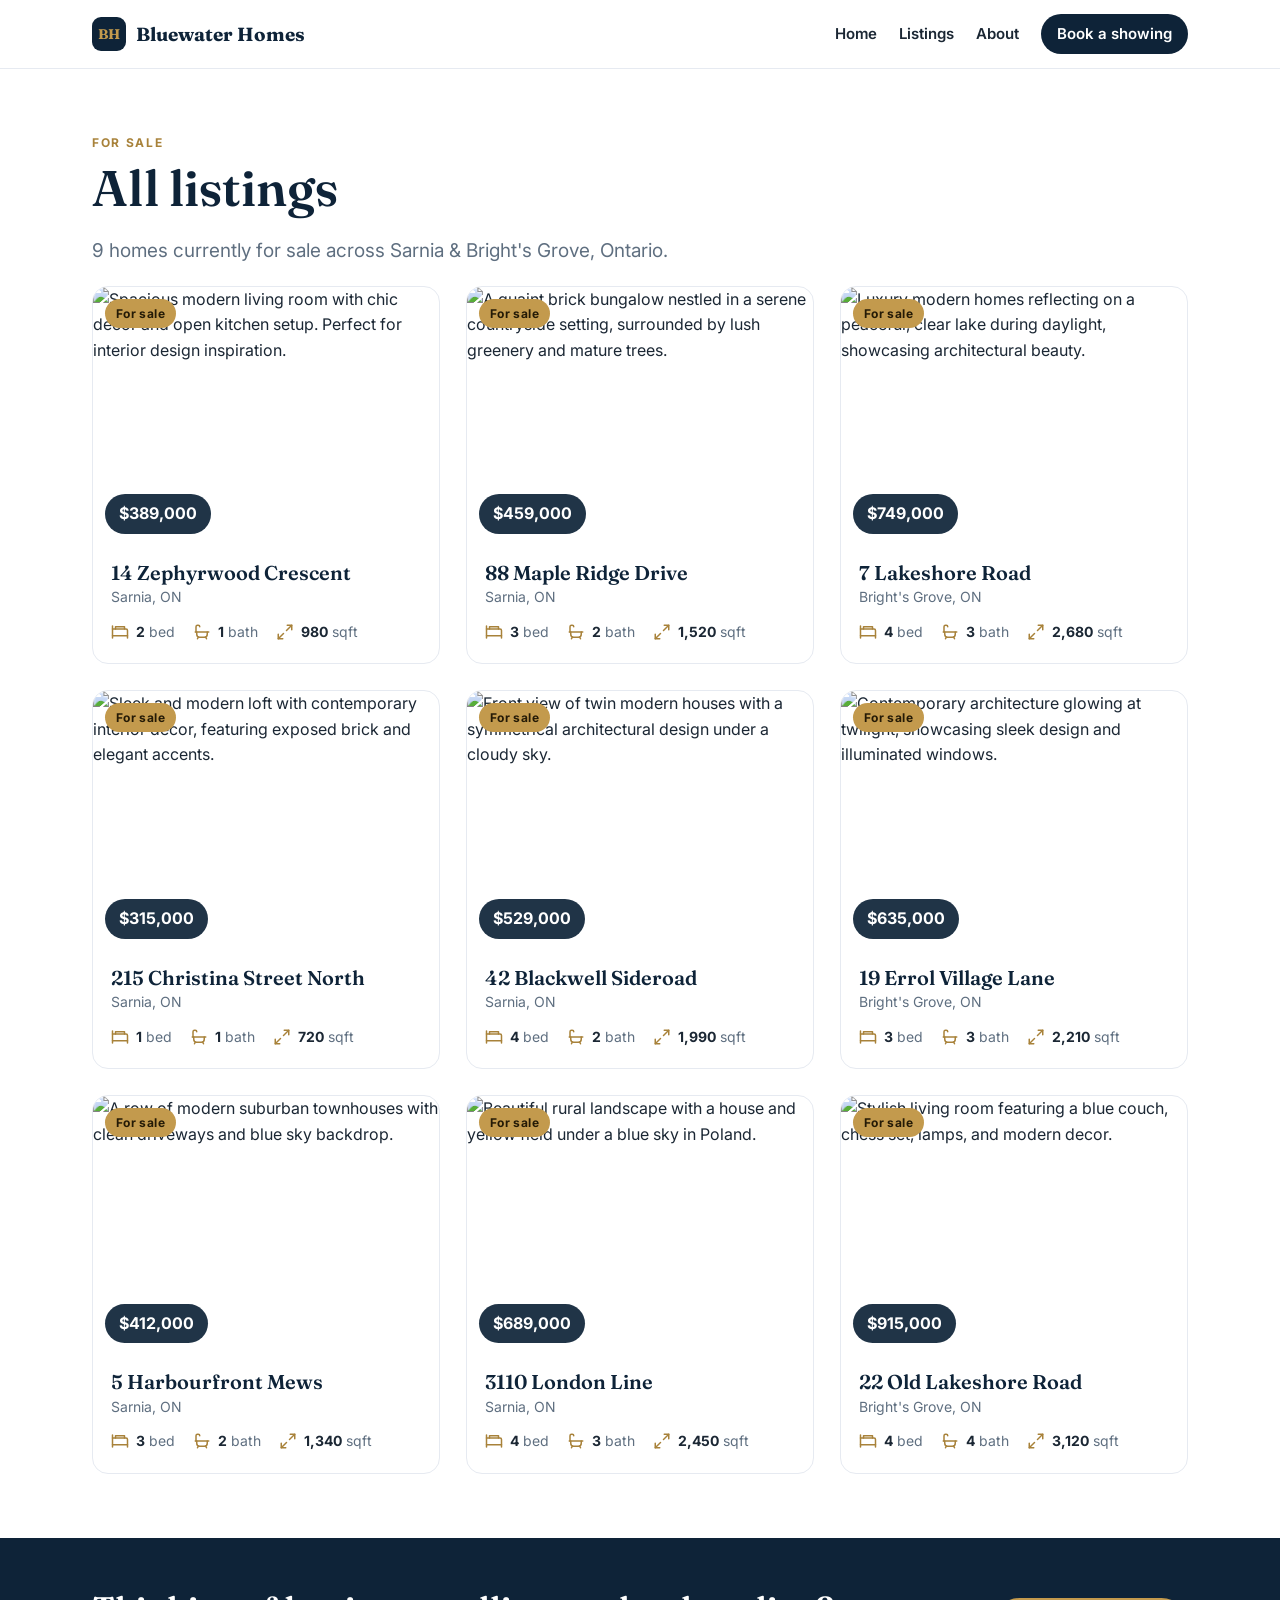
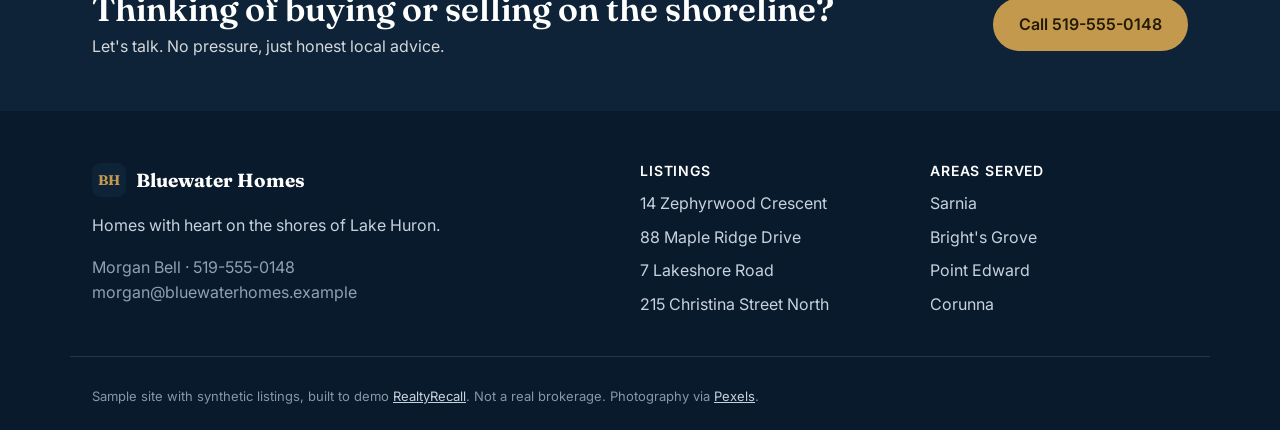
==== commit 90454765: "Add three listings (townhouse, country, luxury) and refresh photography Nine homes now (was six), sp" ====
--- a/listings/index.html
+++ b/listings/index.html
@@ -6,6 +6,7 @@
     <title>All listings | Bluewater Homes</title>
     <meta name="description" content="Every current home for sale with Bluewater Homes across Sarnia &amp; Bright&#x27;s Grove, Ontario." />
     <link rel="canonical" href="https://bluewater-homes-demo.vercel.app/listings/" />
+    <link rel="icon" type="image/svg+xml" href="/assets/favicon.svg" />
     <link rel="preconnect" href="https://fonts.googleapis.com" /><link rel="preconnect" href="https://fonts.gstatic.com" crossorigin /><link href="https://fonts.googleapis.com/css2?family=Fraunces:opsz,wght@9..144,500;9..144,600;9..144,700&family=Inter:wght@400;500;600;700&display=swap" rel="stylesheet" />
     <link rel="stylesheet" href="/assets/styles.css" />
     <meta property="og:site_name" content="Bluewater Homes" />
@@ -195,6 +196,96 @@
       "priceCurrency": "CAD",
       "availability": "https://schema.org/InStock"
     }
+  },
+  {
+    "@context": "https://schema.org",
+    "@type": "SingleFamilyResidence",
+    "name": "5 Harbourfront Mews",
+    "sku": "RR-107",
+    "numberOfBedrooms": 3,
+    "numberOfBathroomsTotal": 2,
+    "floorSize": {
+      "@type": "QuantitativeValue",
+      "value": 1340,
+      "unitCode": "FTK"
+    },
+    "address": {
+      "@type": "PostalAddress",
+      "streetAddress": "5 Harbourfront Mews",
+      "addressLocality": "Sarnia",
+      "addressRegion": "ON",
+      "postalCode": "N7T 8B9",
+      "addressCountry": "CA"
+    },
+    "description": "Low-maintenance three-bed townhouse steps from the harbour, with a private patio and a single garage.",
+    "image": "https://images.pexels.com/photos/10628470/pexels-photo-10628470.jpeg?auto=compress&cs=tinysrgb&dpr=2&h=650&w=940",
+    "url": "https://bluewater-homes-demo.vercel.app/listings/rr-107.html",
+    "offers": {
+      "@type": "Offer",
+      "price": 412000,
+      "priceCurrency": "CAD",
+      "availability": "https://schema.org/InStock"
+    }
+  },
+  {
+    "@context": "https://schema.org",
+    "@type": "SingleFamilyResidence",
+    "name": "3110 London Line",
+    "sku": "RR-108",
+    "numberOfBedrooms": 4,
+    "numberOfBathroomsTotal": 3,
+    "floorSize": {
+      "@type": "QuantitativeValue",
+      "value": 2450,
+      "unitCode": "FTK"
+    },
+    "address": {
+      "@type": "PostalAddress",
+      "streetAddress": "3110 London Line",
+      "addressLocality": "Sarnia",
+      "addressRegion": "ON",
+      "postalCode": "N7W 1A2",
+      "addressCountry": "CA"
+    },
+    "description": "Four-bed country property on nearly an acre, with mature trees, a wraparound porch, and a heated shop.",
+    "image": "https://images.pexels.com/photos/11496921/pexels-photo-11496921.jpeg?auto=compress&cs=tinysrgb&dpr=2&h=650&w=940",
+    "url": "https://bluewater-homes-demo.vercel.app/listings/rr-108.html",
+    "offers": {
+      "@type": "Offer",
+      "price": 689000,
+      "priceCurrency": "CAD",
+      "availability": "https://schema.org/InStock"
+    }
+  },
+  {
+    "@context": "https://schema.org",
+    "@type": "SingleFamilyResidence",
+    "name": "22 Old Lakeshore Road",
+    "sku": "RR-109",
+    "numberOfBedrooms": 4,
+    "numberOfBathroomsTotal": 4,
+    "floorSize": {
+      "@type": "QuantitativeValue",
+      "value": 3120,
+      "unitCode": "FTK"
+    },
+    "address": {
+      "@type": "PostalAddress",
+      "streetAddress": "22 Old Lakeshore Road",
+      "addressLocality": "Bright's Grove",
+      "addressRegion": "ON",
+      "postalCode": "N0N 1C0",
+      "addressCountry": "CA"
+    },
+    "description": "Custom-built four-bed on a premium lot, with vaulted ceilings, a spa ensuite, and a landscaped backyard oasis.",
+    "image": "https://images.pexels.com/photos/8082243/pexels-photo-8082243.jpeg?auto=compress&cs=tinysrgb&dpr=2&h=650&w=940",
+    "url": "https://bluewater-homes-demo.vercel.app/listings/rr-109.html",
+    "offers": {
+      "@type": "Offer",
+      "price": 915000,
+      "priceCurrency": "CAD",
+      "availability": "https://schema.org/InStock"
+    }
   }
 ]
     </script>
@@ -202,7 +293,7 @@
   <body>
     <header class="nav">
       <div class="nav-in">
-        <a class="brand" href="/"><span class="brand-mark">BH</span> Bluewater Homes</a>
+        <a class="brand" href="/"><span class="brand-mark" aria-hidden="true"></span>Bluewater Homes</a>
         <nav class="nav-links">
           <a href="/">Home</a>
           <a href="/listings/">Listings</a>
@@ -215,7 +306,7 @@
       <section class="section">
         <p class="eyebrow">For sale</p>
         <h1>All listings</h1>
-        <p class="lede">6 homes currently for sale across Sarnia &amp; Bright&#x27;s Grove, Ontario.</p>
+        <p class="lede">9 homes currently for sale across Sarnia &amp; Bright&#x27;s Grove, Ontario.</p>
         <div class="grid">
         <a class="card" href="/listings/rr-101.html">
           <div class="card-media">
@@ -287,6 +378,42 @@
             <h3 class="card-street">19 Errol Village Lane</h3>
             <p class="card-area">Bright&#x27;s Grove, ON</p>
             <ul class="specs mini"><li><svg class="ic" viewBox="0 0 24 24" fill="none" stroke="currentColor" stroke-width="2" stroke-linecap="round" stroke-linejoin="round"><path d="M2 4v16"/><path d="M2 8h18a2 2 0 0 1 2 2v10"/><path d="M2 17h20"/><path d="M6 8V5h12v3"/></svg><span><strong>3</strong> bed</span></li><li><svg class="ic" viewBox="0 0 24 24" fill="none" stroke="currentColor" stroke-width="2" stroke-linecap="round" stroke-linejoin="round"><path d="M4 12V5a2 2 0 0 1 2-2h1a2 2 0 0 1 2 2"/><line x1="3" y1="12" x2="21" y2="12"/><path d="M5 12v3a4 4 0 0 0 4 4h6a4 4 0 0 0 4-4v-3"/><line x1="7" y1="19" x2="6" y2="21"/><line x1="17" y1="19" x2="18" y2="21"/></svg><span><strong>3</strong> bath</span></li><li><svg class="ic" viewBox="0 0 24 24" fill="none" stroke="currentColor" stroke-width="2" stroke-linecap="round" stroke-linejoin="round"><path d="M15 3h6v6"/><path d="M9 21H3v-6"/><path d="M21 3l-7 7"/><path d="M3 21l7-7"/></svg><span><strong>2,210</strong> sqft</span></li></ul>
+          </div>
+        </a>
+        <a class="card" href="/listings/rr-107.html">
+          <div class="card-media">
+            <img loading="lazy" src="https://images.pexels.com/photos/10628470/pexels-photo-10628470.jpeg?auto=compress&amp;cs=tinysrgb&amp;h=650&amp;w=940" alt="A row of modern suburban townhouses with clean driveways and blue sky backdrop." />
+            <span class="tag">For sale</span>
+            <span class="price-pill">$412,000</span>
+          </div>
+          <div class="card-body">
+            <h3 class="card-street">5 Harbourfront Mews</h3>
+            <p class="card-area">Sarnia, ON</p>
+            <ul class="specs mini"><li><svg class="ic" viewBox="0 0 24 24" fill="none" stroke="currentColor" stroke-width="2" stroke-linecap="round" stroke-linejoin="round"><path d="M2 4v16"/><path d="M2 8h18a2 2 0 0 1 2 2v10"/><path d="M2 17h20"/><path d="M6 8V5h12v3"/></svg><span><strong>3</strong> bed</span></li><li><svg class="ic" viewBox="0 0 24 24" fill="none" stroke="currentColor" stroke-width="2" stroke-linecap="round" stroke-linejoin="round"><path d="M4 12V5a2 2 0 0 1 2-2h1a2 2 0 0 1 2 2"/><line x1="3" y1="12" x2="21" y2="12"/><path d="M5 12v3a4 4 0 0 0 4 4h6a4 4 0 0 0 4-4v-3"/><line x1="7" y1="19" x2="6" y2="21"/><line x1="17" y1="19" x2="18" y2="21"/></svg><span><strong>2</strong> bath</span></li><li><svg class="ic" viewBox="0 0 24 24" fill="none" stroke="currentColor" stroke-width="2" stroke-linecap="round" stroke-linejoin="round"><path d="M15 3h6v6"/><path d="M9 21H3v-6"/><path d="M21 3l-7 7"/><path d="M3 21l7-7"/></svg><span><strong>1,340</strong> sqft</span></li></ul>
+          </div>
+        </a>
+        <a class="card" href="/listings/rr-108.html">
+          <div class="card-media">
+            <img loading="lazy" src="https://images.pexels.com/photos/11496921/pexels-photo-11496921.jpeg?auto=compress&amp;cs=tinysrgb&amp;h=650&amp;w=940" alt="Beautiful rural landscape with a house and yellow field under a blue sky in Poland." />
+            <span class="tag">For sale</span>
+            <span class="price-pill">$689,000</span>
+          </div>
+          <div class="card-body">
+            <h3 class="card-street">3110 London Line</h3>
+            <p class="card-area">Sarnia, ON</p>
+            <ul class="specs mini"><li><svg class="ic" viewBox="0 0 24 24" fill="none" stroke="currentColor" stroke-width="2" stroke-linecap="round" stroke-linejoin="round"><path d="M2 4v16"/><path d="M2 8h18a2 2 0 0 1 2 2v10"/><path d="M2 17h20"/><path d="M6 8V5h12v3"/></svg><span><strong>4</strong> bed</span></li><li><svg class="ic" viewBox="0 0 24 24" fill="none" stroke="currentColor" stroke-width="2" stroke-linecap="round" stroke-linejoin="round"><path d="M4 12V5a2 2 0 0 1 2-2h1a2 2 0 0 1 2 2"/><line x1="3" y1="12" x2="21" y2="12"/><path d="M5 12v3a4 4 0 0 0 4 4h6a4 4 0 0 0 4-4v-3"/><line x1="7" y1="19" x2="6" y2="21"/><line x1="17" y1="19" x2="18" y2="21"/></svg><span><strong>3</strong> bath</span></li><li><svg class="ic" viewBox="0 0 24 24" fill="none" stroke="currentColor" stroke-width="2" stroke-linecap="round" stroke-linejoin="round"><path d="M15 3h6v6"/><path d="M9 21H3v-6"/><path d="M21 3l-7 7"/><path d="M3 21l7-7"/></svg><span><strong>2,450</strong> sqft</span></li></ul>
+          </div>
+        </a>
+        <a class="card" href="/listings/rr-109.html">
+          <div class="card-media">
+            <img loading="lazy" src="https://images.pexels.com/photos/8082243/pexels-photo-8082243.jpeg?auto=compress&amp;cs=tinysrgb&amp;h=650&amp;w=940" alt="Stylish living room featuring a blue couch, chess set, lamps, and modern decor." />
+            <span class="tag">For sale</span>
+            <span class="price-pill">$915,000</span>
+          </div>
+          <div class="card-body">
+            <h3 class="card-street">22 Old Lakeshore Road</h3>
+            <p class="card-area">Bright&#x27;s Grove, ON</p>
+            <ul class="specs mini"><li><svg class="ic" viewBox="0 0 24 24" fill="none" stroke="currentColor" stroke-width="2" stroke-linecap="round" stroke-linejoin="round"><path d="M2 4v16"/><path d="M2 8h18a2 2 0 0 1 2 2v10"/><path d="M2 17h20"/><path d="M6 8V5h12v3"/></svg><span><strong>4</strong> bed</span></li><li><svg class="ic" viewBox="0 0 24 24" fill="none" stroke="currentColor" stroke-width="2" stroke-linecap="round" stroke-linejoin="round"><path d="M4 12V5a2 2 0 0 1 2-2h1a2 2 0 0 1 2 2"/><line x1="3" y1="12" x2="21" y2="12"/><path d="M5 12v3a4 4 0 0 0 4 4h6a4 4 0 0 0 4-4v-3"/><line x1="7" y1="19" x2="6" y2="21"/><line x1="17" y1="19" x2="18" y2="21"/></svg><span><strong>4</strong> bath</span></li><li><svg class="ic" viewBox="0 0 24 24" fill="none" stroke="currentColor" stroke-width="2" stroke-linecap="round" stroke-linejoin="round"><path d="M15 3h6v6"/><path d="M9 21H3v-6"/><path d="M21 3l-7 7"/><path d="M3 21l7-7"/></svg><span><strong>3,120</strong> sqft</span></li></ul>
           </div>
         </a>
         </div>
@@ -304,7 +431,7 @@
     <footer class="foot">
       <div class="wrap foot-in">
         <div class="foot-brand">
-          <div class="brand"><span class="brand-mark">BH</span> Bluewater Homes</div>
+          <div class="brand"><span class="brand-mark" aria-hidden="true"></span>Bluewater Homes</div>
           <p>Homes with heart on the shores of Lake Huron.</p>
           <p class="muted">Morgan Bell &middot; 519-555-0148<br />morgan@bluewaterhomes.example</p>
         </div>
--- a/assets/styles.css
+++ b/assets/styles.css
@@ -31,6 +31,7 @@
 .nav-in{max-width:1140px;margin:0 auto;padding:14px 22px;display:flex;align-items:center;justify-content:space-between;}
 .brand{display:inline-flex;align-items:center;gap:10px;font-family:Fraunces,serif;font-weight:700;font-size:19px;color:var(--navy);}
 .brand-mark{display:inline-grid;place-items:center;width:34px;height:34px;border-radius:9px;background:var(--navy);color:var(--gold);font-size:14px;font-weight:700;letter-spacing:.02em;}
+.brand-mark::before{content:"BH";}
 .nav-links{display:flex;align-items:center;gap:22px;}
 .nav-links a{color:var(--ink);font-weight:600;font-size:15px;}
 .nav-links a.btn{color:#fff;}
